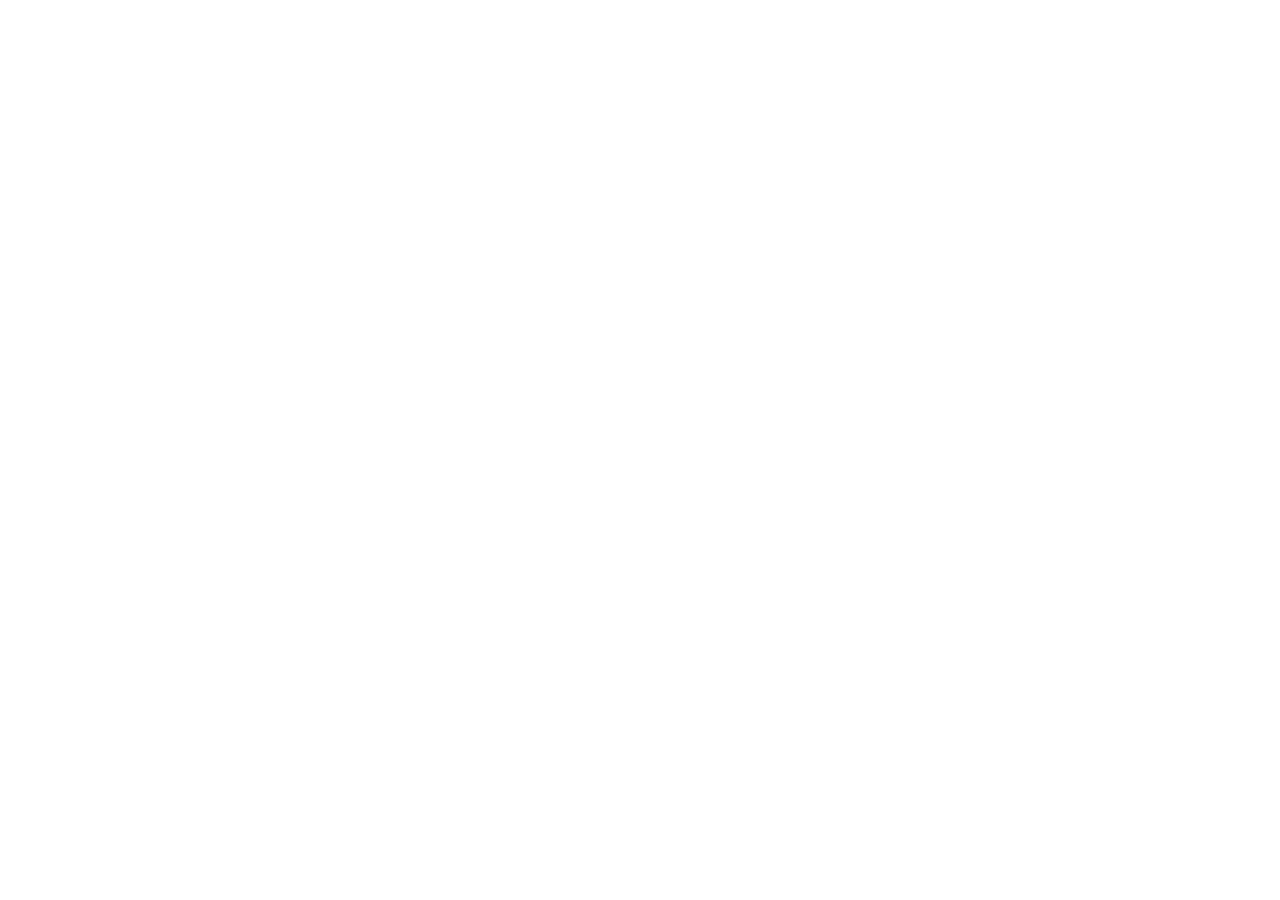
==== atividade1/olamundo.html @ e10db69c "Add files via upload" ====
<!DOCTYPE html>
<html lang="pt-br">
<head>
    <meta charset="UTF-8">
    <meta name="viewport" content="width=device-width, initial-scale=1.0">
    <title>Olá Mundo!</title>
</head>
<body>
    <script src="script.js"></script>
</body>
</html>
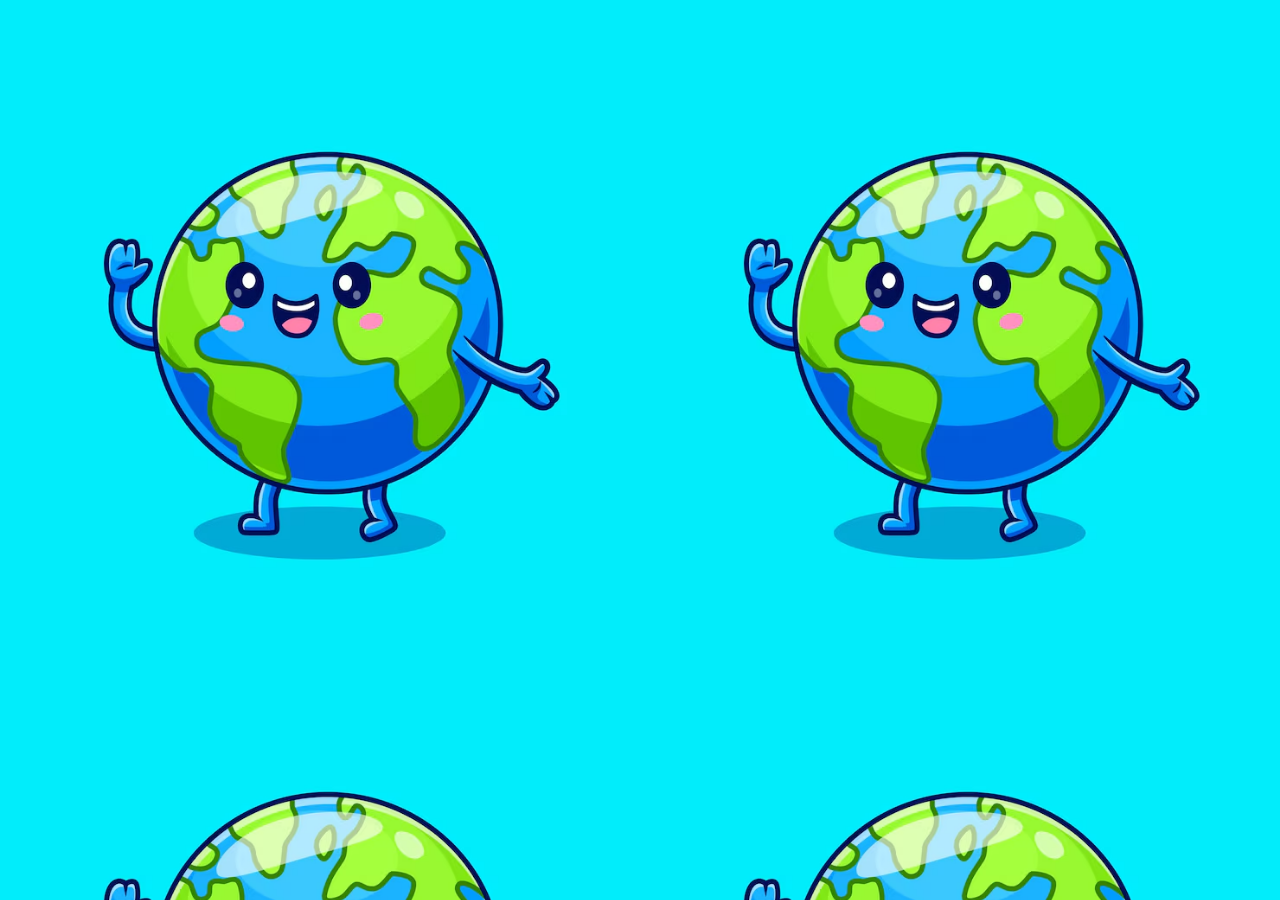
==== commit 596a19ef: "Add files via upload" ====
--- a/atividade1/olamundo.html
+++ b/atividade1/olamundo.html
@@ -4,6 +4,7 @@
     <meta charset="UTF-8">
     <meta name="viewport" content="width=device-width, initial-scale=1.0">
     <title>Olá Mundo!</title>
+    <link rel="stylesheet" href="style.css">
 </head>
 <body>
     <script src="script.js"></script>
--- a/atividade1/style.css
+++ b/atividade1/style.css
@@ -0,0 +1,4 @@
+body{
+    background-image: url("ola\ mundo.avif");
+    background-size: 50%
+}
